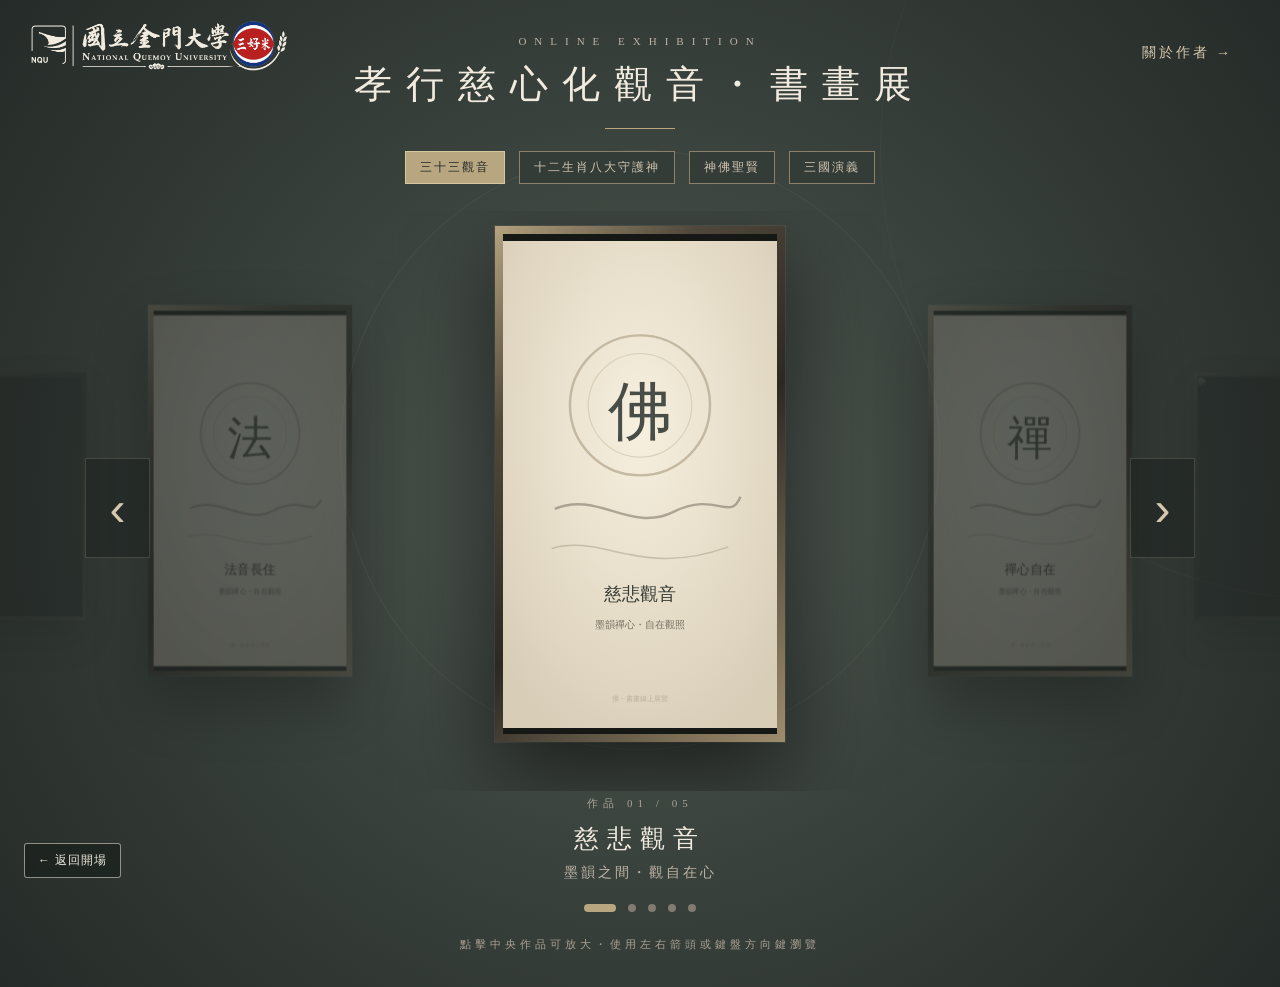
==== exhibition.html @ db5fe6a9 "abc" ====
<!DOCTYPE html>
<html lang="zh-Hant">
<head>
<meta charset="UTF-8">
<meta name="viewport" content="width=device-width, initial-scale=1.0">
<meta name="robots" content="noimageindex,nosnippet">
<meta name="referrer" content="same-origin">
<title>孝行慈心化觀音｜線上書畫個展</title>
<link rel="stylesheet" href="css/style.css">

<style>
/* =========================================================
   exhibition.html：左上角聯名 Logo
   首頁與放大圖 Lightbox 都維持顯示
   ========================================================= */
.exhibition-site-logo{
    position:absolute;
    top:18px;
    left:24px;
    z-index:99999;
    width:clamp(250px,21vw,380px);
    pointer-events:none;
}

.exhibition-site-logo img{
    display:block;
    width:100%;
    height:auto;
    object-fit:contain;
}

/* 避免放大圖 overlay 蓋住 Logo */
.lightbox,
.author-modal{
    z-index:9000;
}

@media(max-width:900px){
    .exhibition-site-logo{
        top:14px;
        left:16px;
        width:285px;
    }
}

@media(max-width:700px){
    .exhibition-site-logo{
        top:10px;
        left:10px;
        width:min(66vw,270px);
    }
}
</style>


<style>
.back-intro-button{
  position:fixed;
  left:24px;
  bottom:22px;
  z-index:99999;
  display:inline-flex;
  align-items:center;
  gap:6px;
  padding:8px 13px;
  border:1px solid rgba(240,234,223,.55);
  border-radius:3px;
  background:rgba(20,28,25,.55);
  color:#f0eadf;
  text-decoration:none;
  font-size:12px;
  letter-spacing:.08em;
  backdrop-filter:blur(5px);
  transition:background .25s ease, border-color .25s ease, opacity .25s ease;
}

.back-intro-button:hover{
  background:rgba(240,234,223,.12);
  border-color:#f0eadf;
}

@media(max-width:600px){
  .back-intro-button{
    left:10px;
    bottom:10px;
    padding:7px 10px;
    font-size:11px;
  }
}
</style>


<style>
/* =========================================================
   手機版 compact layout
   目標：
   1. 主要內容儘量在一個畫面呈現
   2. 必要時只需少量向下捲動
   3. Logo、標題、關於作者、Tag 彼此不重疊
   僅影響 <= 600px，桌機版維持原樣
   ========================================================= */
@media(max-width:600px){

  html,
  body{
    min-height:100%;
    overflow-x:hidden;
  }

  body{
    position:relative;
    min-height:100svh;
  }

  /* Logo 再縮小，不佔太多頂部空間 */
  .exhibition-site-logo{
    position:absolute !important;
    top:10px !important;
    left:10px !important;
    width:145px !important;
    max-width:40vw !important;
    z-index:120 !important;
  }

  /* 關於作者維持右上，尺寸縮小 */
  .author-link{
    position:absolute !important;
    top:12px !important;
    right:8px !important;
    left:auto !important;
    padding:5px 6px !important;
    font-size:11px !important;
    letter-spacing:1px !important;
    white-space:nowrap !important;
    z-index:121 !important;
  }

  /* 為 Logo / 關於作者預留高度，避免和標題撞在一起 */
  .header{
    padding:64px 8px 5px !important;
    margin:0 !important;
  }

  .header-small{
    font-size:8px !important;
    letter-spacing:4px !important;
    line-height:1.2 !important;
  }

  .header h1{
    margin:7px 0 0 !important;
    font-size:23px !important;
    line-height:1.25 !important;
    letter-spacing:4px !important;
    white-space:nowrap !important;
  }

  .header-line{
    margin:9px auto 7px !important;
    width:48px !important;
  }

  /* 4 個 Tag：縮小高度，最多兩行，不擠壓作品 */
  .exhibition-tags{
    display:flex !important;
    flex-wrap:wrap !important;
    justify-content:center !important;
    gap:4px !important;
    margin:4px auto 3px !important;
    padding:0 6px !important;
    width:min(96vw,430px) !important;
  }

  .exhibition-tag{
    margin:0 !important;
    padding:4px 7px !important;
    font-size:9px !important;
    line-height:1.25 !important;
    letter-spacing:.5px !important;
    white-space:nowrap !important;
  }

  /* 作品輪播區壓縮高度，保留原本中央作品比例與輪播方式 */
  .exhibition{
    height:390px !important;
    min-height:390px !important;
    padding-top:0 !important;
    margin-top:0 !important;
  }

  .slider{
    height:100% !important;
  }

  .slide{
    width:205px !important;
  }

  .slide.prev{
    transform:translateX(-188px) scale(.50) !important;
  }

  .slide.next{
    transform:translateX(188px) scale(.50) !important;
  }

  .slide.far-prev,
  .slide.far-next{
    opacity:0 !important;
    pointer-events:none !important;
  }

  /* 左右鍵縮小並貼近作品，避免吃掉畫面 */
  .arrow{
    width:34px !important;
    height:54px !important;
    font-size:27px !important;
  }

  .prev-button{
    left:4px !important;
  }

  .next-button{
    right:4px !important;
  }

  /* 作品文字區壓縮 */
  .art-information{
    padding:1px 10px 8px !important;
  }

  .art-number{
    font-size:9px !important;
    letter-spacing:3px !important;
  }

  .art-information h2{
    margin:5px 0 4px !important;
    font-size:19px !important;
    letter-spacing:4px !important;
  }

  .art-information p{
    font-size:10px !important;
    letter-spacing:1.5px !important;
    line-height:1.4 !important;
  }

  .dots{
    margin-top:8px !important;
    gap:8px !important;
  }

  .dot{
    width:6px !important;
    height:6px !important;
  }

  .dot.active{
    width:22px !important;
  }

  .control-hint{
    padding:4px 12px 16px !important;
    font-size:9px !important;
    line-height:1.55 !important;
    letter-spacing:2px !important;
  }

  /* 返回開場按鈕也縮小，避免蓋到作品 */
  .back-intro-button{
    left:8px !important;
    bottom:8px !important;
    padding:5px 8px !important;
    font-size:9px !important;
    letter-spacing:.04em !important;
  }

  /* 點圖後的 Lightbox 也避免 Logo / 資訊互相重疊 */
  .lightbox-viewer{
    max-width:94vw !important;
    max-height:78vh !important;
  }

  .lightbox-image{
    max-width:70vw !important;
    max-height:74vh !important;
  }

  .lightbox-info{
    right:6px !important;
    bottom:6px !important;
    width:230px !important;
    padding:9px 10px !important;
  }

  .lightbox-info-row{
    margin-bottom:5px !important;
    line-height:1.4 !important;
  }

  .lightbox-info-label{
    width:58px !important;
    font-size:9px !important;
    letter-spacing:1px !important;
  }

  .lightbox-info-value{
    width:145px !important;
    font-size:10px !important;
    letter-spacing:.5px !important;
  }
}

/* 特別窄的手機，再稍微縮一點 */
@media(max-width:390px){
  .exhibition-site-logo{
    width:128px !important;
  }

  .header{
    padding-top:58px !important;
  }

  .header h1{
    font-size:20px !important;
    letter-spacing:3px !important;
  }

  .exhibition{
    height:365px !important;
    min-height:365px !important;
  }

  .slide{
    width:190px !important;
  }

  .slide.prev{
    transform:translateX(-170px) scale(.48) !important;
  }

  .slide.next{
    transform:translateX(170px) scale(.48) !important;
  }
}
</style>


<style>
/* =========================================================
   手機版 Lightbox：作品資訊改到大圖正下方
   桌機版不受影響
   ========================================================= */
@media(max-width:600px){

  /* 放大圖內容改成上下排列 */
  .lightbox-content,
  .lightbox-viewer,
  .lightbox-zoom-stage{
    flex-direction:column !important;
  }

  .lightbox-viewer{
    width:100% !important;
    max-width:100vw !important;
    height:100vh !important;
    max-height:100vh !important;
    display:flex !important;
    align-items:center !important;
    justify-content:center !important;
    padding:54px 12px 18px !important;
    overflow-y:auto !important;
    overflow-x:hidden !important;
  }

  /* 大圖本身 */
  .lightbox-image{
    position:relative !important;
    left:auto !important;
    right:auto !important;
    top:auto !important;
    bottom:auto !important;
    transform:none !important;
    display:block !important;
    width:auto !important;
    height:auto !important;
    max-width:88vw !important;
    max-height:66vh !important;
    margin:0 auto !important;
    object-fit:contain !important;
    flex:0 0 auto !important;
  }

  /* 資訊欄：取消右下角定位，接在圖片下面 */
  .lightbox-info,
  #lightboxInfo{
    position:relative !important;
    left:auto !important;
    right:auto !important;
    top:auto !important;
    bottom:auto !important;
    transform:none !important;
    width:min(88vw,430px) !important;
    max-width:430px !important;
    max-height:none !important;
    margin:12px auto 18px !important;
    padding:10px 12px !important;
    overflow:visible !important;
    text-align:left !important;
    flex:0 0 auto !important;
  }

  .lightbox-info-row{
    display:flex !important;
    align-items:flex-start !important;
    width:100% !important;
    margin-bottom:5px !important;
  }

  .lightbox-info-label{
    flex:0 0 64px !important;
    width:64px !important;
    font-size:9px !important;
  }

  .lightbox-info-value{
    flex:1 1 auto !important;
    width:auto !important;
    min-width:0 !important;
    font-size:10px !important;
  }

  /* 左右切換鍵仍固定在圖片左右 */
  .lightbox-prev,
  .lightbox-next,
  .lightbox-nav{
    position:fixed !important;
    top:43% !important;
    z-index:100000 !important;
  }

  .lightbox-prev{
    left:6px !important;
  }

  .lightbox-next{
    right:6px !important;
  }
}
</style>


<style>
/* 手機版：放大圖資訊欄與大圖同寬，欄位名稱/內容上下排列
   桌機版維持原本橫向排列 */
@media(max-width:600px){

  /* 用同一個寬度基準控制大圖與資訊欄 */
  .lightbox-image{
    width:auto !important;
    max-width:88vw !important;
  }

  .lightbox-info,
  #lightboxInfo{
    box-sizing:border-box !important;
    width:88vw !important;
    max-width:88vw !important;
    margin:12px auto 18px !important;
  }

  /* 每個欄位改為上下排列：
     作品編號
     作品 01/05 */
  .lightbox-info-row{
    display:flex !important;
    flex-direction:column !important;
    align-items:flex-start !important;
    gap:3px !important;
    width:100% !important;
    margin-bottom:10px !important;
  }

  .lightbox-info-label{
    display:block !important;
    flex:none !important;
    width:100% !important;
    margin:0 !important;
    font-size:9px !important;
    line-height:1.35 !important;
  }

  .lightbox-info-value{
    display:block !important;
    flex:none !important;
    width:100% !important;
    margin:0 !important;
    font-size:11px !important;
    line-height:1.5 !important;
  }
}
</style>


<style>
/* 手機版：放大圖與資訊欄使用完全相同的預設寬度 */
@media(max-width:600px){
  :root{
    --mobile-lightbox-width:88vw;
  }

  .lightbox-image{
    box-sizing:border-box !important;
    width:var(--mobile-lightbox-width) !important;
    max-width:var(--mobile-lightbox-width) !important;
    height:auto !important;
    max-height:66vh !important;
    object-fit:contain !important;
  }

  .lightbox-info,
  #lightboxInfo{
    box-sizing:border-box !important;
    width:var(--mobile-lightbox-width) !important;
    max-width:var(--mobile-lightbox-width) !important;
    min-width:var(--mobile-lightbox-width) !important;
    margin:12px auto 18px !important;
  }
}
</style>


<style>
@media(max-width:600px){
  .mobile-info-toggle{
    position:absolute;
    right:12px;
    top:12px;
    z-index:100002;
    display:none;
    align-items:center;
    justify-content:center;
    min-width:44px;
    height:34px;
    padding:0 11px;
    border:1px solid rgba(240,234,223,.62);
    border-radius:4px;
    background:rgba(22,31,28,.78);
    color:#f0eadf;
    font-size:11px;
    letter-spacing:.08em;
    cursor:pointer;
  }
  .lightbox.show .mobile-info-toggle{
    display:flex;
  }

  .lightbox-info,
  #lightboxInfo{
    display:none !important;
  }

  .lightbox-info.mobile-info-open,
  #lightboxInfo.mobile-info-open{
    display:block !important;
    position:absolute !important;
    z-index:100001 !important;
    box-sizing:border-box !important;
    margin:0 !important;
    overflow-y:auto !important;
    overflow-x:hidden !important;
    max-height:none !important;
  }

  .lightbox-info.mobile-info-open .lightbox-info-row,
  #lightboxInfo.mobile-info-open .lightbox-info-row{
    display:flex !important;
    flex-direction:column !important;
    align-items:flex-start !important;
    gap:3px !important;
    width:100% !important;
    margin-bottom:9px !important;
  }
  .lightbox-info.mobile-info-open .lightbox-info-label,
  #lightboxInfo.mobile-info-open .lightbox-info-label{
    width:100% !important;
    font-size:9px !important;
    line-height:1.35 !important;
  }
  .lightbox-info.mobile-info-open .lightbox-info-value,
  #lightboxInfo.mobile-info-open .lightbox-info-value{
    width:100% !important;
    font-size:11px !important;
    line-height:1.45 !important;
  }
}
</style>


<style>
/* 資訊按鈕預設隱藏，只允許手機版顯示 */
.mobile-info-toggle{
  display:none !important;
}

@media(max-width:600px){
  .lightbox.show .mobile-info-toggle{
    display:flex !important;
  }

  /* 往左移，避免與右上角 X 關閉鍵重疊 */
  .mobile-info-toggle{
    top:14px !important;
    right:64px !important;
  }
}
</style>


<style>
@media(max-width:600px){
  .mobile-info-toggle{
    top:auto !important;
    right:auto !important;
    left:12px !important;
    bottom:auto !important;
    min-width:64px !important;
    height:32px !important;
    padding:0 10px !important;
    white-space:nowrap !important;
  }
}
</style>


<style>
/* 手機版：輪播/手動切換時不露出白底 */
@media(max-width:600px){
  html,
  body,
  .page,
  .main,
  .exhibition,
  .slider,
  .slides,
  .slide,
  .art-frame,
  .art-inner,
  .art-image,
  .nav-wrap,
  .art-information,
  .control-hint{
    background-color:#202d29 !important;
  }

  /* 切換動畫期間保留底色，即使圖片 opacity 暫時變成 0 */
  .slide::before,
  .slide::after,
  .art-frame::before,
  .art-frame::after,
  .art-inner::before,
  .art-inner::after{
    background-color:#202d29 !important;
  }

  /* 避免行動瀏覽器 tap/transform 合成層短暫出現預設白色 */
  .slider,
  .slide,
  .art-frame,
  .art-inner,
  .art-image{
    -webkit-backface-visibility:hidden;
    backface-visibility:hidden;
    transform-style:preserve-3d;
  }
}
</style>


<style>
/* 手機版：開啟作品資訊時，資訊欄與大圖完全同尺寸且四邊切齊 */
@media(max-width:600px){
  .lightbox-info.mobile-info-open,
  #lightboxInfo.mobile-info-open{
    box-sizing:border-box !important;
    margin:0 !important;
    max-height:none !important;
    overflow-y:auto !important;
    overflow-x:hidden !important;
  }
}
</style>


<style>
/* 手機版：作品資訊框大小調整為與中央大圖接近 */
@media(max-width:600px){
  .lightbox-info.mobile-info-open,
  #lightboxInfo.mobile-info-open{
    box-sizing:border-box !important;
    width:82vw !important;
    max-width:360px !important;
    min-width:0 !important;
    height:62vh !important;
    max-height:520px !important;
    min-height:360px !important;
    overflow-y:auto !important;
    overflow-x:hidden !important;
  }
}
</style>


<style>
/* 手機版：放大作品資訊文字 */
@media(max-width:600px){
  .lightbox-info.mobile-info-open,
  #lightboxInfo.mobile-info-open{
    font-size:14px !important;
    line-height:1.65 !important;
  }

  .lightbox-info.mobile-info-open .lightbox-info-label,
  #lightboxInfo.mobile-info-open .lightbox-info-label{
    font-size:12px !important;
    line-height:1.45 !important;
  }

  .lightbox-info.mobile-info-open .lightbox-info-value,
  #lightboxInfo.mobile-info-open .lightbox-info-value{
    font-size:14px !important;
    line-height:1.55 !important;
  }
}
</style>


<style>
/* 手機版：大圖支援雙指縮放與放大後單指拖曳 */
@media(max-width:600px){
  .lightbox-zoom-stage,
  .lightbox-viewer{
    touch-action:none !important;
  }

  .lightbox-image{
    touch-action:none !important;
    transform-origin:center center !important;
    will-change:transform !important;
    user-select:none !important;
    -webkit-user-select:none !important;
    -webkit-user-drag:none !important;
  }
}
</style>


<style>
/* 手機版：點進大圖後，作品預設尺寸再放大一些；其他不動 */
@media (max-width: 600px){
  .lightbox-image{
    max-width:94vw !important;
    max-height:82vh !important;
  }
}
</style>


<style>
/* 手機版：只縮小點入後的大圖，左右箭頭維持原本大小 */
@media (max-width: 600px){
  .lightbox-image{
    max-width:90vw !important;
    max-height:78vh !important;
    width:auto !important;
    height:auto !important;
  }
}
</style>


<style>
/* 手機版：大圖再縮小，左右邊緣對齊左右箭頭的內側；箭頭本身不變 */
@media (max-width: 600px){
  .lightbox-image{
    max-width:84vw !important;
    max-height:75vh !important;
    width:auto !important;
    height:auto !important;
  }
}
</style>


<style>
/* 手機版：大圖再縮小，底部保留作品標題顯示空間；箭頭不動 */
@media (max-width: 600px){
  .lightbox-image{
    max-width:80vw !important;
    max-height:68vh !important;
    width:auto !important;
    height:auto !important;
  }

  /* 保留圖片下方空間給作品標題 */
  .lightbox-zoom-stage{
    margin-bottom:12px !important;
  }
}
</style>


<style>
/* 手機版：大圖再縮小，並在下方保留更明顯的作品標題空間 */
@media (max-width: 600px){
  .lightbox-image{
    max-width:76vw !important;
    max-height:62vh !important;
    width:auto !important;
    height:auto !important;
  }

  .lightbox-zoom-stage{
    margin-bottom:24px !important;
  }
}
</style>


<style>
/* 手機版：大圖稍微放大，但仍保留下方作品標題空間 */
@media (max-width: 600px){
  .lightbox-image{
    max-width:78vw !important;
    max-height:65vh !important;
    width:auto !important;
    height:auto !important;
  }

  .lightbox-zoom-stage{
    margin-bottom:20px !important;
  }
}
</style>


<style>
/* 手機版：大圖再放大一點，同時保留下方作品標題空間 */
@media (max-width: 600px){
  .lightbox-image{
    max-width:81vw !important;
    max-height:68vh !important;
    width:auto !important;
    height:auto !important;
  }

  .lightbox-zoom-stage{
    margin-bottom:18px !important;
  }
}
</style>


<style>
/* 手機版：大圖再放大一些，仍保留下方作品標題空間 */
@media (max-width: 600px){
  .lightbox-image{
    max-width:84vw !important;
    max-height:71vh !important;
    width:auto !important;
    height:auto !important;
  }

  .lightbox-zoom-stage{
    margin-bottom:16px !important;
  }
}
</style>

</head>
<body>

<a href="index.html?replay=1" class="back-intro-button" title="返回開場">
  ← 返回開場
</a>


<div class="exhibition-site-logo">
  <img src="assets/exhibition-logo.png" alt="國立金門大學與三好米聯名 Logo">
</div>

<div class="background-decoration">
  <div class="ink-circle circle-1"></div>
  <div class="ink-circle circle-2"></div>
</div>

<button class="author-link" id="authorOpen">關於作者 →</button>
<header class="header">
  <div class="header-small">ONLINE EXHIBITION</div>
  <h1>孝行慈心化觀音・書畫展</h1>
  <div class="header-line"></div>
  <div class="exhibition-tags" id="exhibitionTags">
    <button type="button" class="exhibition-tag active" data-index="0">三十三觀音</button>
    <button type="button" class="exhibition-tag" data-index="1">十二生肖八大守護神</button>
    <button type="button" class="exhibition-tag" data-index="2">神佛聖賢</button>
    <button type="button" class="exhibition-tag" data-index="3">三國演義</button>
  </div>
</header>

<section class="exhibition">
  <div class="slider" id="slider">
    <div class="slide" data-index="0">
      <div class="art-frame"><div class="art-inner">
        <img class="art-image" src="" alt="" data-loaded="false">
        <div class="zoom-hint">點擊放大作品</div>
      </div></div>
    </div>
    <div class="slide" data-index="1">
      <div class="art-frame"><div class="art-inner">
        <img class="art-image" src="" alt="" data-loaded="false">
        <div class="zoom-hint">點擊放大作品</div>
      </div></div>
    </div>
    <div class="slide" data-index="2">
      <div class="art-frame"><div class="art-inner">
        <img class="art-image" src="" alt="" data-loaded="false">
        <div class="zoom-hint">點擊放大作品</div>
      </div></div>
    </div>
    <div class="slide" data-index="3">
      <div class="art-frame"><div class="art-inner">
        <img class="art-image" src="" alt="" data-loaded="false">
        <div class="zoom-hint">點擊放大作品</div>
      </div></div>
    </div>
    <div class="slide" data-index="4">
      <div class="art-frame"><div class="art-inner">
        <img class="art-image" src="" alt="" data-loaded="false">
        <div class="zoom-hint">點擊放大作品</div>
      </div></div>
    </div>

    <button class="arrow prev-button" id="prevButton" aria-label="上一幅作品">‹</button>
    <button class="arrow next-button" id="nextButton" aria-label="下一幅作品">›</button>
  </div>
</section>

<section class="art-information">
  <div class="art-number" id="artNumber">作品 01 / 05</div>
  <h2 id="artTitle">慈悲觀音</h2>
  <p id="artDescription">墨韻之間・觀自在心</p>
  <div class="dots" id="dots"></div>
</section>

<div class="control-hint">點擊中央作品可放大・使用左右箭頭或鍵盤方向鍵瀏覽</div>

<div class="lightbox" id="lightbox">
  <button class="lightbox-close" id="lightboxClose" aria-label="關閉作品">×</button>
  <div class="lightbox-viewer">
    <button class="lightbox-arrow lightbox-prev" id="lightboxPrev" aria-label="上一幅作品">‹</button>
    <div class="lightbox-zoom-stage" id="lightboxZoomStage"><img class="lightbox-image" id="lightboxImage" src="" alt="放大作品"></div>
    <button class="lightbox-arrow lightbox-next" id="lightboxNext" aria-label="下一幅作品">›</button>
  </div>
  <div class="lightbox-title" id="lightboxTitle"></div>

    <div class="lightbox-info" id="lightboxInfo">
      <div class="lightbox-info-row">
        <span class="lightbox-info-label">作品編號</span>
        <span class="lightbox-info-value" id="lightboxNumber"></span>
      </div>
      <div class="lightbox-info-row">
        <span class="lightbox-info-label">作者姓名</span>
        <span class="lightbox-info-value" id="lightboxAuthor"></span>
      </div>
      <div class="lightbox-info-row">
        <span class="lightbox-info-label">作品名稱</span>
        <span class="lightbox-info-value" id="lightboxName"></span>
      </div>
      <div class="lightbox-info-row">
        <span class="lightbox-info-label">創作年份</span>
        <span class="lightbox-info-value" id="lightboxYear"></span>
      </div>
      <div class="lightbox-info-row lightbox-info-description-row">
        <span class="lightbox-info-label">作品說明</span>
        <span class="lightbox-info-value" id="lightboxDescription"></span>
      </div>
      <div class="lightbox-info-row">
        <span class="lightbox-info-label">授權方式</span>
        <span class="lightbox-info-value" id="lightboxLicense"></span>
      </div>
    </div>
</div>

<div class="author-modal" id="authorModal">
  <button class="author-close" id="authorClose">×</button>
  <div class="author-content">
    <div class="author-photo"><div class="author-photo-placeholder">作者照片</div></div>
    <div class="author-info">
      <div class="author-small">ABOUT THE ARTIST</div>
      <h2>作者姓名</h2><div class="author-line"></div>
      <h3>作者簡介</h3><p>請在此填入作者的生平背景、藝術養成與個人介紹。</p>
      <h3>創作理念</h3><p>請在此介紹作者的書畫理念、佛法思想，以及作品所傳達的精神。</p>
      <h3>藝術經歷</h3><p>請在此填入重要展覽、藝術經歷、獲獎紀錄或相關事蹟。</p>
    </div>
  </div>
</div>
<script src="js/main.js"></script>

<script>
(function(){
  var mq = window.matchMedia("(max-width: 600px)");

  function getLightbox(){
    return document.getElementById("lightbox") || document.querySelector(".lightbox");
  }
  function getImage(){
    return document.querySelector(".lightbox-image") ||
           document.querySelector("#lightbox img");
  }
  function getInfo(){
    return document.getElementById("lightboxInfo") ||
           document.querySelector(".lightbox-info");
  }

  function ensureButton(){
    var lightbox = getLightbox();
    if(!lightbox) return null;

    var btn = lightbox.querySelector(".mobile-info-toggle");
    if(btn) return btn;

    btn = document.createElement("button");
    btn.type = "button";
    btn.className = "mobile-info-toggle";
    btn.textContent = "作品資訊";
    btn.setAttribute("aria-expanded","false");
    lightbox.appendChild(btn);

    btn.addEventListener("click", function(e){
      e.preventDefault();
      e.stopPropagation();

      var info = getInfo();
      if(!info) return;

      var opening = !info.classList.contains("mobile-info-open");
      if(opening){
        info.classList.add("mobile-info-open");
        btn.textContent = "關閉資訊";
        btn.setAttribute("aria-expanded","true");
        syncInfoToImage();
      }else{
        info.classList.remove("mobile-info-open");
        btn.textContent = "作品資訊";
        btn.setAttribute("aria-expanded","false");
      }
    });

    return btn;
  }

  function syncInfoToImage(){
    if(!mq.matches) return;

    var img = getImage();
    var info = getInfo();
    var lightbox = getLightbox();
    if(!img || !info || !lightbox || !info.classList.contains("mobile-info-open")) return;

    var imgRect = img.getBoundingClientRect();
    var lbRect = lightbox.getBoundingClientRect();
    if(imgRect.width <= 0 || imgRect.height <= 0) return;

    /* 寬度不超過大圖，高度與大圖相同，因此下緣完全切齊 */
    var panelWidth = Math.min(Math.max(imgRect.width * 0.72, 210), imgRect.width);

    info.style.setProperty("width", panelWidth + "px", "important");
    info.style.setProperty("min-width", panelWidth + "px", "important");
    info.style.setProperty("max-width", panelWidth + "px", "important");
    info.style.setProperty("height", imgRect.height + "px", "important");
    info.style.setProperty("top", (imgRect.top - lbRect.top) + "px", "important");
    info.style.setProperty("left", (imgRect.right - lbRect.left - panelWidth) + "px", "important");
    info.style.setProperty("right", "auto", "important");
    info.style.setProperty("bottom", "auto", "important");
  }

  function resetInfo(){
    var info = getInfo();
    var btn = ensureButton();

    if(info){
      info.classList.remove("mobile-info-open");
      ["width","min-width","max-width","height","top","left","right","bottom"].forEach(function(p){
        info.style.removeProperty(p);
      });
    }

    if(btn){
      btn.textContent = "作品資訊";
      btn.setAttribute("aria-expanded","false");
    }
  }

  function syncSoon(){
    requestAnimationFrame(function(){
      requestAnimationFrame(syncInfoToImage);
    });
    setTimeout(syncInfoToImage,80);
  }

  document.addEventListener("DOMContentLoaded", function(){
    var lightbox = getLightbox();
    var img = getImage();

    ensureButton();

    if(lightbox){
      new MutationObserver(function(){
        if(lightbox.classList.contains("show")){
          resetInfo();
          ensureButton();
        }else{
          resetInfo();
        }
      }).observe(lightbox,{attributes:true,attributeFilter:["class"]});
    }

    if(img){
      img.addEventListener("load",syncSoon);
      new MutationObserver(syncSoon).observe(img,{attributes:true,attributeFilter:["src","style","class"]});
    }

    window.addEventListener("resize",syncSoon);
    window.addEventListener("orientationchange",function(){setTimeout(syncSoon,220);});
  });
})();
</script>


<script>
/* 桌機版不建立資訊按鈕；手機版才啟用 */
(function(){
  if(!window.matchMedia("(max-width: 600px)").matches){
    document.addEventListener("DOMContentLoaded", function(){
      var btns=document.querySelectorAll(".mobile-info-toggle");
      for(var i=0;i<btns.length;i++){
        if(btns[i].parentNode) btns[i].parentNode.removeChild(btns[i]);
      }
    });
  }
})();
</script>


<script>
/* 手機版：「作品資訊」位於大圖左上方，左緣與圖片切齊，並與圖片保留間距 */
(function(){
  function positionMobileInfoButton(){
    if(!window.matchMedia("(max-width: 600px)").matches) return;

    var lightbox =
      document.getElementById("lightbox") ||
      document.querySelector(".lightbox");

    var img =
      document.querySelector(".lightbox-image") ||
      document.querySelector("#lightbox img");

    var btn = lightbox && lightbox.querySelector(".mobile-info-toggle");

    if(!lightbox || !img || !btn) return;

    var imgRect = img.getBoundingClientRect();
    var lbRect = lightbox.getBoundingClientRect();

    if(imgRect.width <= 0 || imgRect.height <= 0) return;

    /* 左邊與大圖左緣切齊；按鈕放在圖上方，與圖片留 8px */
    var btnHeight = btn.offsetHeight || 32;
    var left = imgRect.left - lbRect.left;
    var top = imgRect.top - lbRect.top - btnHeight - 8;

    /* 若上方空間太小，仍保留在 lightbox 可見區內 */
    top = Math.max(8, top);

    btn.style.setProperty("left", left + "px", "important");
    btn.style.setProperty("top", top + "px", "important");
    btn.style.setProperty("right", "auto", "important");
    btn.style.setProperty("bottom", "auto", "important");
  }

  function positionSoon(){
    requestAnimationFrame(function(){
      requestAnimationFrame(positionMobileInfoButton);
    });
    setTimeout(positionMobileInfoButton, 80);
    setTimeout(positionMobileInfoButton, 200);
  }

  document.addEventListener("DOMContentLoaded", function(){
    var lightbox =
      document.getElementById("lightbox") ||
      document.querySelector(".lightbox");

    var img =
      document.querySelector(".lightbox-image") ||
      document.querySelector("#lightbox img");

    if(lightbox){
      new MutationObserver(function(){
        if(lightbox.classList.contains("show")){
          positionSoon();
        }
      }).observe(lightbox, {
        attributes:true,
        attributeFilter:["class"]
      });
    }

    if(img){
      img.addEventListener("load", positionSoon);
      new MutationObserver(positionSoon).observe(img, {
        attributes:true,
        attributeFilter:["src","style","class"]
      });
    }

    window.addEventListener("resize", positionSoon);
    window.addEventListener("orientationchange", function(){
      setTimeout(positionSoon, 220);
    });
  });
})();
</script>


<script>
/* 最終覆寫：手機作品資訊欄 = 大圖實際顯示尺寸與位置 */
(function(){
  function syncExactMobileInfoPanel(){
    if(!window.matchMedia("(max-width: 600px)").matches) return;

    var lightbox =
      document.getElementById("lightbox") ||
      document.querySelector(".lightbox");

    var img =
      document.querySelector(".lightbox-image") ||
      document.querySelector("#lightbox img");

    var info =
      document.getElementById("lightboxInfo") ||
      document.querySelector(".lightbox-info");

    if(!lightbox || !img || !info ||
       !info.classList.contains("mobile-info-open")) return;

    var imgRect = img.getBoundingClientRect();
    var lbRect = lightbox.getBoundingClientRect();

    if(imgRect.width <= 0 || imgRect.height <= 0) return;

    info.style.setProperty("width", imgRect.width + "px", "important");
    info.style.setProperty("min-width", imgRect.width + "px", "important");
    info.style.setProperty("max-width", imgRect.width + "px", "important");

    info.style.setProperty("height", imgRect.height + "px", "important");
    info.style.setProperty("min-height", imgRect.height + "px", "important");
    info.style.setProperty("max-height", imgRect.height + "px", "important");

    info.style.setProperty("left", (imgRect.left - lbRect.left) + "px", "important");
    info.style.setProperty("top", (imgRect.top - lbRect.top) + "px", "important");
    info.style.setProperty("right", "auto", "important");
    info.style.setProperty("bottom", "auto", "important");
  }

  function syncSoon(){
    requestAnimationFrame(function(){
      requestAnimationFrame(syncExactMobileInfoPanel);
    });
    setTimeout(syncExactMobileInfoPanel, 80);
    setTimeout(syncExactMobileInfoPanel, 220);
  }

  document.addEventListener("click", function(e){
    if(e.target && e.target.classList &&
       e.target.classList.contains("mobile-info-toggle")){
      syncSoon();
    }
  });

  document.addEventListener("DOMContentLoaded", function(){
    var img = document.querySelector(".lightbox-image");
    var lightbox =
      document.getElementById("lightbox") ||
      document.querySelector(".lightbox");

    if(img){
      img.addEventListener("load", syncSoon);
      new MutationObserver(syncSoon).observe(img, {
        attributes:true,
        attributeFilter:["src","style","class"]
      });
    }

    if(lightbox){
      new MutationObserver(syncSoon).observe(lightbox, {
        attributes:true,
        attributeFilter:["class"]
      });
    }

    window.addEventListener("resize", syncSoon);
    window.addEventListener("orientationchange", function(){
      setTimeout(syncSoon, 250);
    });
  });
})();
</script>


<script>
/* 手機版：作品資訊框以中央大圖為基準置中 */
(function(){
  function positionMobileInfoPanel(){
    if(!window.matchMedia("(max-width: 600px)").matches) return;

    var info =
      document.getElementById("lightboxInfo") ||
      document.querySelector(".lightbox-info");

    var img =
      document.querySelector(".lightbox-image") ||
      document.querySelector("#lightbox img");

    if(!info || !img || !info.classList.contains("mobile-info-open")) return;

    var r = img.getBoundingClientRect();
    var w = Math.min(window.innerWidth * 0.82, 360);
    var h = Math.min(window.innerHeight * 0.62, 520);
    h = Math.max(h, 360);

    var left = r.left + (r.width - w) / 2;
    var top = r.top + (r.height - h) / 2;

    left = Math.max(8, Math.min(left, window.innerWidth - w - 8));
    top = Math.max(8, Math.min(top, window.innerHeight - h - 8));

    info.style.setProperty("position","fixed","important");
    info.style.setProperty("width",w+"px","important");
    info.style.setProperty("max-width",w+"px","important");
    info.style.setProperty("height",h+"px","important");
    info.style.setProperty("max-height",h+"px","important");
    info.style.setProperty("left",left+"px","important");
    info.style.setProperty("top",top+"px","important");
    info.style.setProperty("right","auto","important");
    info.style.setProperty("bottom","auto","important");
    info.style.setProperty("margin","0","important");
    info.style.setProperty("transform","none","important");
  }

  function positionSoon(){
    requestAnimationFrame(function(){
      requestAnimationFrame(positionMobileInfoPanel);
    });
    setTimeout(positionMobileInfoPanel,80);
    setTimeout(positionMobileInfoPanel,180);
  }

  document.addEventListener("click",function(e){
    if(e.target.closest && e.target.closest(".mobile-info-toggle")){
      positionSoon();
    }
  },true);

  window.addEventListener("resize",positionSoon);
  window.addEventListener("orientationchange",function(){
    setTimeout(positionSoon,220);
  });
})();
</script>


<script>
/* 手機版：切換上一張/下一張時，自動關閉作品資訊 */
(function(){
  function isMobile(){
    return window.matchMedia("(max-width: 600px)").matches;
  }

  function closeMobileInfo(){
    if(!isMobile()) return;

    var info =
      document.getElementById("lightboxInfo") ||
      document.querySelector(".lightbox-info");

    var lightbox =
      document.getElementById("lightbox") ||
      document.querySelector(".lightbox");

    var btn = lightbox && lightbox.querySelector(".mobile-info-toggle");

    if(info && info.classList.contains("mobile-info-open")){
      info.classList.remove("mobile-info-open");

      ["position","width","min-width","max-width","height","min-height","max-height",
       "left","top","right","bottom","margin","transform"].forEach(function(p){
        info.style.removeProperty(p);
      });
    }

    if(btn){
      btn.textContent = "作品資訊";
      btn.setAttribute("aria-expanded","false");
    }
  }

  document.addEventListener("DOMContentLoaded", function(){
    var img =
      document.querySelector(".lightbox-image") ||
      document.querySelector("#lightbox img");

    /* 不論是按左右箭頭、滑動，最後只要作品 src 改變就關閉資訊欄 */
    if(img){
      new MutationObserver(function(mutations){
        for(var i=0;i<mutations.length;i++){
          if(mutations[i].attributeName === "src"){
            closeMobileInfo();
            break;
          }
        }
      }).observe(img,{
        attributes:true,
        attributeFilter:["src"]
      });
    }

    /* 左右切換按鈕：在切換前立即關閉，避免畫面殘留 */
    document.addEventListener("click", function(e){
      var el = e.target.closest && e.target.closest(
        ".lightbox-prev, .lightbox-next, .prev, .next, [data-direction='prev'], [data-direction='next']"
      );

      if(el){
        closeMobileInfo();
      }
    }, true);
  });
})();
</script>


<script>
/* 手機 Lightbox：雙指撐開放大、雙指收合縮小，放大後可單指拖曳 */
(function(){
  var scale = 1;
  var x = 0;
  var y = 0;

  var startScale = 1;
  var startDistance = 0;
  var startX = 0;
  var startY = 0;
  var panX = 0;
  var panY = 0;

  var pinching = false;
  var panning = false;

  function mobile(){
    return window.matchMedia("(max-width:600px)").matches;
  }

  function image(){
    return document.querySelector(".lightbox-image") ||
           document.querySelector("#lightbox img");
  }

  function stage(){
    return document.querySelector(".lightbox-zoom-stage") ||
           document.querySelector(".lightbox-viewer");
  }

  function infoOpen(){
    var info = document.getElementById("lightboxInfo") ||
               document.querySelector(".lightbox-info");
    return !!(info && info.classList.contains("mobile-info-open"));
  }

  function distance(a,b){
    var dx = b.clientX-a.clientX;
    var dy = b.clientY-a.clientY;
    return Math.sqrt(dx*dx+dy*dy);
  }

  function clamp(v,min,max){
    return Math.max(min,Math.min(max,v));
  }

  function render(){
    var img = image();
    if(!img) return;
    img.style.setProperty(
      "transform",
      "translate3d("+x+"px,"+y+"px,0) scale("+scale+")",
      "important"
    );
  }

  function resetZoom(){
    scale=1;
    x=0;
    y=0;
    pinching=false;
    panning=false;
    render();
  }

  function bind(){
    var s = stage();
    if(!s || s.dataset.mobilePinch==="1") return;
    s.dataset.mobilePinch="1";

    s.addEventListener("touchstart",function(e){
      if(!mobile() || infoOpen()) return;

      if(e.touches.length===2){
        pinching=true;
        panning=false;
        startDistance=distance(e.touches[0],e.touches[1]);
        startScale=scale;
        e.preventDefault();
      }else if(e.touches.length===1 && scale>1){
        panning=true;
        pinching=false;
        startX=e.touches[0].clientX;
        startY=e.touches[0].clientY;
        panX=x;
        panY=y;
        e.preventDefault();
      }
    },{passive:false});

    s.addEventListener("touchmove",function(e){
      if(!mobile() || infoOpen()) return;

      if(pinching && e.touches.length===2){
        var d=distance(e.touches[0],e.touches[1]);
        if(startDistance>0){
          scale=clamp(startScale*(d/startDistance),1,4);
        }

        if(scale<=1.01){
          scale=1;
          x=0;
          y=0;
        }

        render();
        e.preventDefault();

      }else if(panning && e.touches.length===1 && scale>1){
        x=panX+(e.touches[0].clientX-startX);
        y=panY+(e.touches[0].clientY-startY);
        render();
        e.preventDefault();
      }
    },{passive:false});

    s.addEventListener("touchend",function(e){
      if(e.touches.length<2) pinching=false;
      if(e.touches.length===0) panning=false;

      if(scale<1.05){
        resetZoom();
      }
    },{passive:false});
  }

  document.addEventListener("DOMContentLoaded",function(){
    bind();

    var img=image();
    var lb=document.getElementById("lightbox") ||
           document.querySelector(".lightbox");

    if(img){
      img.addEventListener("load",resetZoom);

      new MutationObserver(function(mutations){
        for(var i=0;i<mutations.length;i++){
          if(mutations[i].attributeName==="src"){
            resetZoom();
            break;
          }
        }
      }).observe(img,{
        attributes:true,
        attributeFilter:["src"]
      });
    }

    if(lb){
      new MutationObserver(function(){
        resetZoom();
        setTimeout(bind,0);
      }).observe(lb,{
        attributes:true,
        attributeFilter:["class"]
      });
    }

    window.addEventListener("orientationchange",function(){
      setTimeout(resetZoom,200);
    });
  });
})();
</script>


<script>
/* 手機版：切換大圖作品時，自動關閉作品資訊欄 */
(function(){
  function isMobile(){
    return window.matchMedia("(max-width: 600px)").matches;
  }

  function closeArtworkInfo(){
    if(!isMobile()) return;

    var info =
      document.getElementById("lightboxInfo") ||
      document.querySelector(".lightbox-info");

    var lightbox =
      document.getElementById("lightbox") ||
      document.querySelector(".lightbox");

    var btn = lightbox && lightbox.querySelector(".mobile-info-toggle");

    if(info){
      info.classList.remove("mobile-info-open");

      [
        "position","width","min-width","max-width",
        "height","min-height","max-height",
        "left","top","right","bottom",
        "margin","transform"
      ].forEach(function(prop){
        info.style.removeProperty(prop);
      });
    }

    if(btn){
      btn.textContent = "作品資訊";
      btn.setAttribute("aria-expanded", "false");
    }
  }

  document.addEventListener("DOMContentLoaded", function(){
    var img =
      document.querySelector(".lightbox-image") ||
      document.querySelector("#lightbox img");

    /* 按左右箭頭時，切換前立即關閉 */
    document.addEventListener("click", function(e){
      var nav = e.target.closest && e.target.closest(
        ".lightbox-prev, .lightbox-next, .lightbox-nav, " +
        "[data-direction='prev'], [data-direction='next']"
      );

      if(nav){
        closeArtworkInfo();
      }
    }, true);

    /* 若作品是由其他方式切換，只要大圖 src 改變，也自動關閉 */
    if(img){
      new MutationObserver(function(mutations){
        for(var i=0; i<mutations.length; i++){
          if(mutations[i].type === "attributes" &&
             mutations[i].attributeName === "src"){
            closeArtworkInfo();
            break;
          }
        }
      }).observe(img, {
        attributes:true,
        attributeFilter:["src"]
      });
    }
  });
})();
</script>

</body>
</html>
---- css/style.css ----
*{box-sizing:border-box}
html,body{margin:0;padding:0;width:100%;min-height:100%}
body{
  min-height:100vh;
  font-family:"Noto Serif TC","Microsoft JhengHei",serif;
  color:#eee8dc;
  background:radial-gradient(circle at center,#505851 0%,#39413c 48%,#252b28 100%);
  overflow-x:hidden;
}
body.no-scroll{overflow:hidden}
img{-webkit-user-drag:none;user-select:none;-webkit-user-select:none}
.background-decoration{position:fixed;inset:0;overflow:hidden;pointer-events:none;z-index:-1}
.ink-circle{position:absolute;border-radius:50%;border:1px solid rgba(210,200,180,.08)}
.circle-1{width:600px;height:600px;top:50%;left:50%;transform:translate(-50%,-50%)}
.circle-2{width:900px;height:900px;right:-500px;top:-300px;border-color:rgba(210,200,180,.04)}
.header{text-align:center;padding:35px 20px 15px;position:relative;z-index:10}
.header-small{font-size:11px;letter-spacing:8px;color:#bcb4a6}
.header h1{margin:12px 0 0;font-size:38px;font-weight:500;letter-spacing:14px;color:#f0eadf}
.header-line{width:70px;height:1px;margin:18px auto;background:#b8a680}
.header-description{font-size:14px;letter-spacing:5px;color:#c7c0b3}
.exhibition{
	position: relative;
    width: 100%;
    height: 580px;
    display: flex;
    justify-content: center;
    align-items: center;
    overflow: hidden;
    padding-top: 15px;
}
.slider{position:relative;width:100%;max-width:1200px;height:100%;display:flex;justify-content:center;align-items:center}
.slide{position:absolute;width:290px;aspect-ratio:9/16;cursor:pointer;transition:transform .8s cubic-bezier(.22,.61,.36,1),opacity .8s ease,filter .8s ease}
.art-frame{position:relative;width:100%;height:100%;padding:8px;background:linear-gradient(135deg,#b4a27f 0%,#50483a 25%,#2c2923 55%,#9e8c6d 100%);box-shadow:0 35px 80px rgba(0,0,0,.55),0 0 0 1px rgba(255,255,255,.08)}
.art-inner{position:relative;width:100%;height:100%;overflow:hidden;background:#161816}
.art-inner img{width:100%;height:100%;object-fit:cover;display:block;transition:transform .5s ease}
.slide.active:hover .art-inner img{transform:scale(1.025)}
.zoom-hint{position:absolute;left:50%;bottom:20px;transform:translateX(-50%);padding:9px 18px;background:rgba(20,22,20,.72);backdrop-filter:blur(5px);color:#eee8dc;font-size:11px;letter-spacing:3px;white-space:nowrap;opacity:0;transition:.4s}
.slide.active:hover .zoom-hint{opacity:1}
.slide.active{transform:translateX(0) scale(1);opacity:1;filter:brightness(1);z-index:10}
.slide.prev{transform:translateX(-390px) scale(.72) perspective(900px) rotateY(12deg);opacity:.48;filter:brightness(.55) saturate(.7);z-index:5}
.slide.next{transform:translateX(390px) scale(.72) perspective(900px) rotateY(-12deg);opacity:.48;filter:brightness(.55) saturate(.7);z-index:5}
.slide.hidden{transform:scale(.5);opacity:0;pointer-events:none;z-index:1}
.arrow{position:absolute;top:50%;transform:translateY(-50%);width:65px;height:100px;border:1px solid rgba(220,210,190,.18);background:rgba(25,30,27,.45);backdrop-filter:blur(5px);color:#d5c8ae;font-size:48px;cursor:pointer;z-index:50;transition:.3s}
.arrow:hover{background:#b8a680;color:#252b28}
.prev-button{left:45px}.next-button{right:45px}
.art-information{text-align:center;padding:5px 20px 25px}
.art-number{font-size:11px;letter-spacing:5px;color:#aaa395}
.art-information h2{margin:11px 0 9px;font-size:25px;font-weight:500;letter-spacing:8px;color:#f0eadf}
.art-information p{margin:0;font-size:14px;letter-spacing:3px;color:#bdb5a7}
.dots{display:flex;justify-content:center;align-items:center;gap:12px;margin-top:22px}
.dot{width:8px;height:8px;padding:0;border:none;border-radius:50%;background:#817b70;cursor:pointer;transition:.4s}
.dot.active{width:32px;border-radius:10px;background:#b8a680}
.control-hint{text-align:center;padding-bottom:35px;font-size:11px;letter-spacing:4px;color:#aaa295}
.lightbox{position:fixed;inset:0;display:flex;flex-direction:column;justify-content:center;align-items:center;background:rgba(10,12,11,.96);backdrop-filter:blur(8px);opacity:0;visibility:hidden;transition:opacity .4s ease,visibility .4s;z-index:9999}
.lightbox.show{opacity:1;visibility:visible}
.lightbox-viewer{position:relative;display:flex;justify-content:center;align-items:center;width:fit-content;max-width:96vw;max-height:88vh;overflow:visible}
.lightbox-image{display:block;width:auto;height:auto;max-width:80vw;max-height:86vh;object-fit:contain;box-shadow:0 40px 100px rgba(0,0,0,.85);will-change:transform,opacity}
.lightbox-close{position:absolute;top:25px;right:35px;width:50px;height:50px;border:1px solid rgba(255,255,255,.15);background:rgba(255,255,255,.08);color:white;font-size:34px;cursor:pointer;transition:.3s;z-index:200}
.lightbox-close:hover{background:#b8a680;color:#252b28;transform:rotate(90deg)}
.lightbox-arrow{position:absolute;top:50%;transform:translateY(-50%);width:48px;height:80px;border:1px solid rgba(255,255,255,.12);background:rgba(255,255,255,.06);color:white;font-size:38px;cursor:pointer;transition:.3s;z-index:100}
.lightbox-arrow:hover{background:#b8a680;color:#252b28}
.lightbox-prev{left:-54px}.lightbox-next{right:-54px}
.lightbox-title{position:absolute;left:50%;bottom:18px;transform:translateX(-50%);color:#eee8dc;font-size:14px;letter-spacing:6px;white-space:nowrap}
@media(max-width:900px){
  .exhibition{height:600px}.slide{width:260px}
  .slide.prev{transform:translateX(-290px) scale(.65)}
  .slide.next{transform:translateX(290px) scale(.65)}
  .prev-button{left:15px}.next-button{right:15px}
}
@media(max-width:600px){
  .header{padding-top:25px}.header h1{font-size:28px;letter-spacing:9px}.header-description{font-size:12px;letter-spacing:3px}
  .exhibition{height:550px}.slide{width:235px}
  .slide.prev{transform:translateX(-220px) scale(.55)}
  .slide.next{transform:translateX(220px) scale(.55)}
  .arrow{width:42px;height:70px;font-size:32px}.prev-button{left:5px}.next-button{right:5px}
  .art-information h2{font-size:22px;letter-spacing:6px}.art-information p{font-size:12px;letter-spacing:2px}
  .control-hint{padding:0 20px 30px;line-height:2}
  .lightbox-image{max-width:76vw;max-height:82vh}
  .lightbox-close{top:12px;right:12px;width:45px;height:45px}
  .lightbox-arrow{width:38px;height:65px;font-size:30px}
  .lightbox-prev{left:-42px}.lightbox-next{right:-42px}
}


/* ===== 未放大前：恢復原本多張旋轉展覽模式 ===== */
.slide.far-prev{
  transform:translateX(-620px) scale(.48) perspective(900px) rotateY(18deg);
  opacity:.18;
  filter:brightness(.38) saturate(.55);
  z-index:2;
  pointer-events:none;
}

.slide.far-next{
  transform:translateX(620px) scale(.48) perspective(900px) rotateY(-18deg);
  opacity:.18;
  filter:brightness(.38) saturate(.55);
  z-index:2;
  pointer-events:none;
}

@media(max-width:900px){
  .slide.far-prev{
    transform:translateX(-430px) scale(.42);
  }

  .slide.far-next{
    transform:translateX(430px) scale(.42);
  }
}

@media(max-width:600px){
  .slide.far-prev,
  .slide.far-next{
    opacity:0;
    pointer-events:none;
  }
}

.author-link{position:absolute;right:35px;top:32px;z-index:100;border:0;background:transparent;color:#d5c8ae;font:14px serif;letter-spacing:3px;cursor:pointer;padding:12px}
.author-link:hover{color:#fff}
.author-modal{position:fixed;inset:0;background:rgba(25,30,27,.98);z-index:10000;display:flex;align-items:center;justify-content:center;opacity:0;visibility:hidden;transition:.4s}
.author-modal.show{opacity:1;visibility:visible}
.author-content{width:min(1000px,88vw);display:grid;grid-template-columns:minmax(260px,40%) 1fr;gap:70px;align-items:center}
.author-photo{aspect-ratio:3/4;border:1px solid rgba(184,166,128,.5);padding:8px}
.author-photo-placeholder{width:100%;height:100%;display:flex;align-items:center;justify-content:center;background:#39413c;color:#aaa295;letter-spacing:4px}
.author-info{color:#c7c0b3}
.author-small{font-size:11px;letter-spacing:7px;color:#b8a680}
.author-info h2{font-size:34px;letter-spacing:8px;color:#f0eadf;font-weight:500;margin:16px 0}
.author-line{width:65px;height:1px;background:#b8a680;margin:22px 0 35px}
.author-info h3{font-size:16px;letter-spacing:4px;color:#ded6c8;margin:25px 0 8px}
.author-info p{font-size:14px;line-height:2;letter-spacing:2px;margin:0}
.author-close{position:absolute;right:35px;top:25px;width:50px;height:50px;border:1px solid rgba(255,255,255,.15);background:rgba(255,255,255,.08);color:#fff;font-size:34px;cursor:pointer}
@media(max-width:700px){
.author-link{right:10px;top:12px;font-size:12px}
.author-content{width:84vw;max-height:88vh;overflow:auto;display:block;padding:50px 0}
.author-photo{width:180px;margin:0 auto 35px}
.author-info h2{font-size:26px}
.author-close{right:12px;top:12px}
}


/* ===== 手機版版面修正：作者入口與輪播箭頭 ===== */
@media(max-width:700px){

    .author-link{
        position:relative;
        display:block;
        width:max-content;
        margin:16px auto 0;
        top:auto;
        right:auto;
        padding:6px 12px;
        font-size:12px;
        letter-spacing:3px;
        z-index:120;
    }

    .header{
        padding-top:18px;
    }

    .header-small{
        margin-top:4px;
    }

    .exhibition{
        height:540px;
    }

    .slide{
        width:220px;
    }

    .slide.prev{
        transform:translateX(-205px) scale(.52);
        opacity:.35;
    }

    .slide.next{
        transform:translateX(205px) scale(.52);
        opacity:.35;
    }

    .slide.far-prev,
    .slide.far-next{
        opacity:0;
        pointer-events:none;
    }

    .arrow{
        width:34px;
        height:58px;
        font-size:28px;
        background:rgba(25,30,27,.72);
        color:#e2d6bd;
    }

    .prev-button{
        left:4px;
    }

    .next-button{
        right:4px;
    }

    .art-information{
        padding-top:0;
    }
}

@media(max-width:420px){

    .slide{
        width:205px;
    }

    .slide.prev{
        transform:translateX(-188px) scale(.5);
    }

    .slide.next{
        transform:translateX(188px) scale(.5);
    }

    .arrow{
        width:32px;
        height:54px;
        font-size:26px;
    }

    .prev-button{
        left:2px;
    }

    .next-button{
        right:2px;
    }
}

/* ===== Android 5.0.1 / 舊版 WebView 相容設定 ===== */
.slide{height:516px}
.arrow,.zoom-hint,.lightbox,.author-modal{-webkit-backdrop-filter:none!important;backdrop-filter:none!important}
.author-content{display:block!important;width:88%;max-width:1000px;margin:0 auto;overflow:hidden}
.author-photo{float:left;width:38%;height:560px;margin-right:7%}
.author-info{float:left;width:55%}
.author-content:after{content:"";display:block;clear:both}
.author-link{width:auto!important;display:inline-block!important}
.slide,.lightbox-image,.arrow,.lightbox-arrow,.lightbox-close{-webkit-transition:all .3s ease}
.slide.active{-webkit-transform:translateX(0) scale(1)}
.slide.prev{-webkit-transform:translateX(-390px) scale(.72) rotateY(12deg)}
.slide.next{-webkit-transform:translateX(390px) scale(.72) rotateY(-12deg)}
.slide.far-prev{-webkit-transform:translateX(-620px) scale(.48) rotateY(18deg)}
.slide.far-next{-webkit-transform:translateX(620px) scale(.48) rotateY(-18deg)}
.arrow,.lightbox-arrow{-webkit-transform:translateY(-50%)}
.lightbox-title{-webkit-transform:translateX(-50%)}
.art-inner img{object-fit:contain;background:#161816}
@media(max-width:900px){.slide{width:260px;height:462px}.slide.prev{-webkit-transform:translateX(-290px) scale(.65)}.slide.next{-webkit-transform:translateX(290px) scale(.65)}.author-photo{height:470px}}
@media(max-width:700px){.author-link{position:relative!important;display:block!important;width:160px!important;margin:14px auto 0!important;top:auto!important;right:auto!important;text-align:center}.header{padding-top:15px!important}.slide{width:220px;height:391px}.slide.prev{-webkit-transform:translateX(-205px) scale(.52)}.slide.next{-webkit-transform:translateX(205px) scale(.52)}.author-content{width:84%;max-height:88%;overflow-y:auto;padding:55px 0 30px}.author-photo,.author-info{float:none;width:100%;margin:0}.author-photo{width:180px;height:240px;margin:0 auto 30px}}
@media(max-width:420px){.slide{width:205px;height:364px}.slide.prev{-webkit-transform:translateX(-188px) scale(.5)}.slide.next{-webkit-transform:translateX(188px) scale(.5)}}


/* ===== 展覽分類 Tag ===== */
.exhibition-tags{
    text-align:center;
    margin-top:14px;
    margin-bottom:8px;
    padding:0 10px;
}

.exhibition-tag{
    display:inline-block;
    margin:4px 5px;
    padding:7px 14px;
    border:1px solid #8e8068;
    background:#343c37;
    color:#cfc5b2;
    font-family:inherit;
    font-size:12px;
    line-height:1.4;
    letter-spacing:2px;
    cursor:pointer;
    -webkit-user-select:none;
    user-select:none;
    -webkit-tap-highlight-color:rgba(0,0,0,0);
}

.exhibition-tag:hover{
    background:#48524b;
    border-color:#b8a680;
    color:#ffffff;
}

.exhibition-tag.active{
    background:#b8a680;
    border-color:#d7c79d;
    color:#252b28;
}

@media(max-width:700px){
    .exhibition-tags{
        margin-top:12px;
        margin-bottom:7px;
        padding:0 6px;
    }

    .exhibition-tag{
        margin:3px;
        padding:6px 10px;
        font-size:11px;
        letter-spacing:1px;
    }
}

@media(max-width:420px){
    .exhibition-tag{
        padding:6px 8px;
        font-size:10px;
    }
}


/* ===== 放大圖右下角作品資訊 ===== */
.lightbox-info{
    position:absolute;
    right:28px;
    bottom:28px;
    width:310px;
    padding:18px 20px;
    background:rgba(24,29,26,.88);
    border:1px solid rgba(184,166,128,.45);
    color:#eee8dc;
    z-index:120;
    text-align:left;
}

.lightbox-info-row{
    margin:0 0 9px;
    line-height:1.65;
}

.lightbox-info-row:last-child{
    margin-bottom:0;
}

.lightbox-info-label{
    display:inline-block;
    width:72px;
    vertical-align:top;
    color:#b8a680;
    font-size:12px;
    letter-spacing:2px;
}

.lightbox-info-value{
    display:inline-block;
    width:205px;
    color:#eee8dc;
    font-size:13px;
    letter-spacing:1px;
}

.lightbox-info-description-row .lightbox-info-value{
    line-height:1.7;
}

@media(max-width:700px){
    .lightbox-info{
        right:10px;
        bottom:10px;
        width:270px;
        padding:12px 14px;
    }

    .lightbox-info-label{
        width:66px;
        font-size:11px;
    }

    .lightbox-info-value{
        width:172px;
        font-size:12px;
    }
}

@media(max-width:420px){
    .lightbox-info{
        left:8px;
        right:8px;
        bottom:8px;
        width:auto;
        padding:10px 12px;
    }

    .lightbox-info-label{
        width:62px;
    }

    .lightbox-info-value{
        width:calc(100% - 70px);
    }
}


/* ===== 大圖資訊面板位置：由 JS 依大圖與右箭頭動態對齊 ===== */
.lightbox-info{
    position:fixed !important;
    right:auto;
    bottom:auto;
    width:auto;
    max-width:none;
    min-width:280px;
    padding:18px 20px;
    box-sizing:border-box;
    background:rgba(24,29,26,.90);
    border:1px solid rgba(184,166,128,.45);
    z-index:120;
    text-align:left;
}

/* 讓內容在較高的資訊框內維持由上往下排列 */
.lightbox-info-row{
    margin-bottom:12px;
}

@media(max-width:700px){
    .lightbox-info{
        min-width:220px;
        padding:12px 14px;
    }
}


/* ===== 資訊面板再往左靠，寬度縮為約 1/2 ===== */
.lightbox-info{
    min-width:0 !important;
    width:155px !important;
    max-width:155px !important;
    padding:12px 10px !important;
    box-sizing:border-box !important;
}

.lightbox-info-label{
    display:block !important;
    width:auto !important;
    margin-bottom:2px !important;
    font-size:11px !important;
    line-height:1.35 !important;
}

.lightbox-info-value{
    display:block !important;
    width:auto !important;
    font-size:12px !important;
    line-height:1.5 !important;
    word-break:break-word !important;
}

.lightbox-info-row{
    margin-bottom:8px !important;
}

@media(max-width:700px){
    .lightbox-info{
        width:145px !important;
        max-width:145px !important;
        padding:10px 9px !important;
    }
}


/* ===== 僅將 art-frame 內的首頁縮圖整體往上移 ===== */
.slide .art-frame{
    position:relative !important;
    top:-24px !important;
}

/* 手機版稍微減少上移幅度 */
@media(max-width:700px){
    .slide .art-frame{
        top:-18px !important;
    }
}

@media(max-width:420px){
    .slide .art-frame{
        top:-14px !important;
    }
}


/* ===== 大圖資訊欄：新增作者姓名，寬度放大為目前 2 倍 ===== */
.lightbox-info{
    min-width:0 !important;
    width:310px !important;
    max-width:310px !important;
}

.lightbox-info-label{
    display:inline-block !important;
    width:78px !important;
    margin-bottom:0 !important;
    vertical-align:top !important;
}

.lightbox-info-value{
    display:inline-block !important;
    width:198px !important;
    vertical-align:top !important;
}

@media(max-width:700px){
    .lightbox-info{
        width:290px !important;
        max-width:290px !important;
    }

    .lightbox-info-label{
        width:72px !important;
    }

    .lightbox-info-value{
        width:188px !important;
    }
}


/* ===== 大圖滑鼠滾輪縮放 ===== */
.lightbox-zoom-stage{
    display:inline-block;
    position:relative;
    -webkit-transform:scale(1);
    transform:scale(1);
    -webkit-transform-origin:center center;
    transform-origin:center center;
    -webkit-transition:-webkit-transform .10s ease-out;
    transition:transform .10s ease-out;
    z-index:15;
}

.lightbox.show .lightbox-image{
    cursor:zoom-in;
}

/* 放大時避免被 viewer 裁切 */
.lightbox-viewer{
    overflow:visible !important;
}


/* ===== 大圖放大後可上下左右拖曳 ===== */
.lightbox-zoom-stage{
    cursor:zoom-in;
    -webkit-user-select:none;
    user-select:none;
    touch-action:none;
}

.lightbox-zoom-stage img{
    -webkit-user-drag:none;
    user-drag:none;
    pointer-events:none;
}

/* 拖曳時避免文字被選取 */
body.no-scroll{
    -webkit-user-select:none;
    user-select:none;
}


/* ===== 純前端圖片下載門檻加強 ===== */
.art-image,
.lightbox-image{
    -webkit-user-drag:none;
    -webkit-user-select:none;
    user-select:none;
}

/* 避免觸控長按選取圖片 */
img{
    -webkit-touch-callout:none;
}
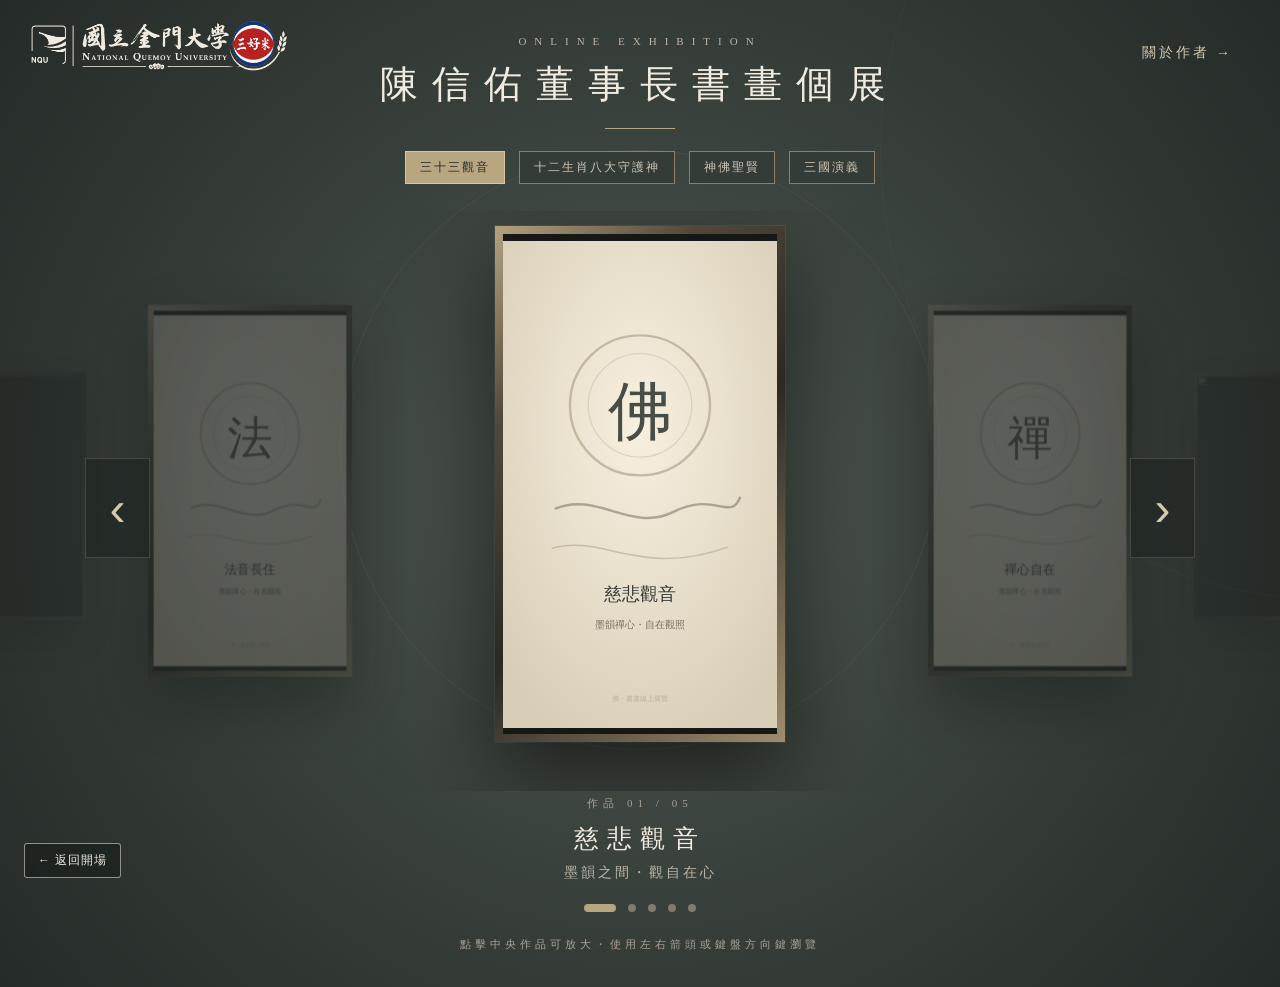
==== commit 059e3f7a: "abc" ====
--- a/exhibition.html
+++ b/exhibition.html
@@ -5,7 +5,7 @@
 <meta name="viewport" content="width=device-width, initial-scale=1.0">
 <meta name="robots" content="noimageindex,nosnippet">
 <meta name="referrer" content="same-origin">
-<title>孝行慈心化觀音｜線上書畫個展</title>
+<title>孝行慈心化觀音｜陳信佑書畫個展</title>
 <link rel="stylesheet" href="css/style.css">
 
 <style>
@@ -879,6 +879,53 @@
 }
 </style>
 
+
+<style>
+/* 手機版：點進去的放大圖稍微縮小，其他不動 */
+@media (max-width: 600px){
+  .lightbox-image{
+    max-width:82vw !important;
+    max-height:69vh !important;
+    width:auto !important;
+    height:auto !important;
+  }
+
+  /* 保留原本下方作品標題空間 */
+  .lightbox-zoom-stage{
+    margin-bottom:18px !important;
+  }
+}
+</style>
+
+
+<style>
+/* 桌機版：放大圖頁面的作品資訊文字整體放大；手機版不動 */
+@media (min-width: 601px){
+  .lightbox-info,
+  #lightboxInfo{
+    font-size:17px !important;
+    line-height:1.7 !important;
+  }
+
+  .lightbox-info *,
+  #lightboxInfo *{
+    font-size:inherit !important;
+  }
+
+  .lightbox-info .lightbox-info-label,
+  #lightboxInfo .lightbox-info-label{
+    font-size:16px !important;
+    line-height:1.55 !important;
+  }
+
+  .lightbox-info .lightbox-info-value,
+  #lightboxInfo .lightbox-info-value{
+    font-size:17px !important;
+    line-height:1.65 !important;
+  }
+}
+</style>
+
 </head>
 <body>
 
@@ -899,7 +946,7 @@
 <button class="author-link" id="authorOpen">關於作者 →</button>
 <header class="header">
   <div class="header-small">ONLINE EXHIBITION</div>
-  <h1>孝行慈心化觀音・書畫展</h1>
+  <h1>陳信佑董事長書畫個展</h1>
   <div class="header-line"></div>
   <div class="exhibition-tags" id="exhibitionTags">
     <button type="button" class="exhibition-tag active" data-index="0">三十三觀音</button>
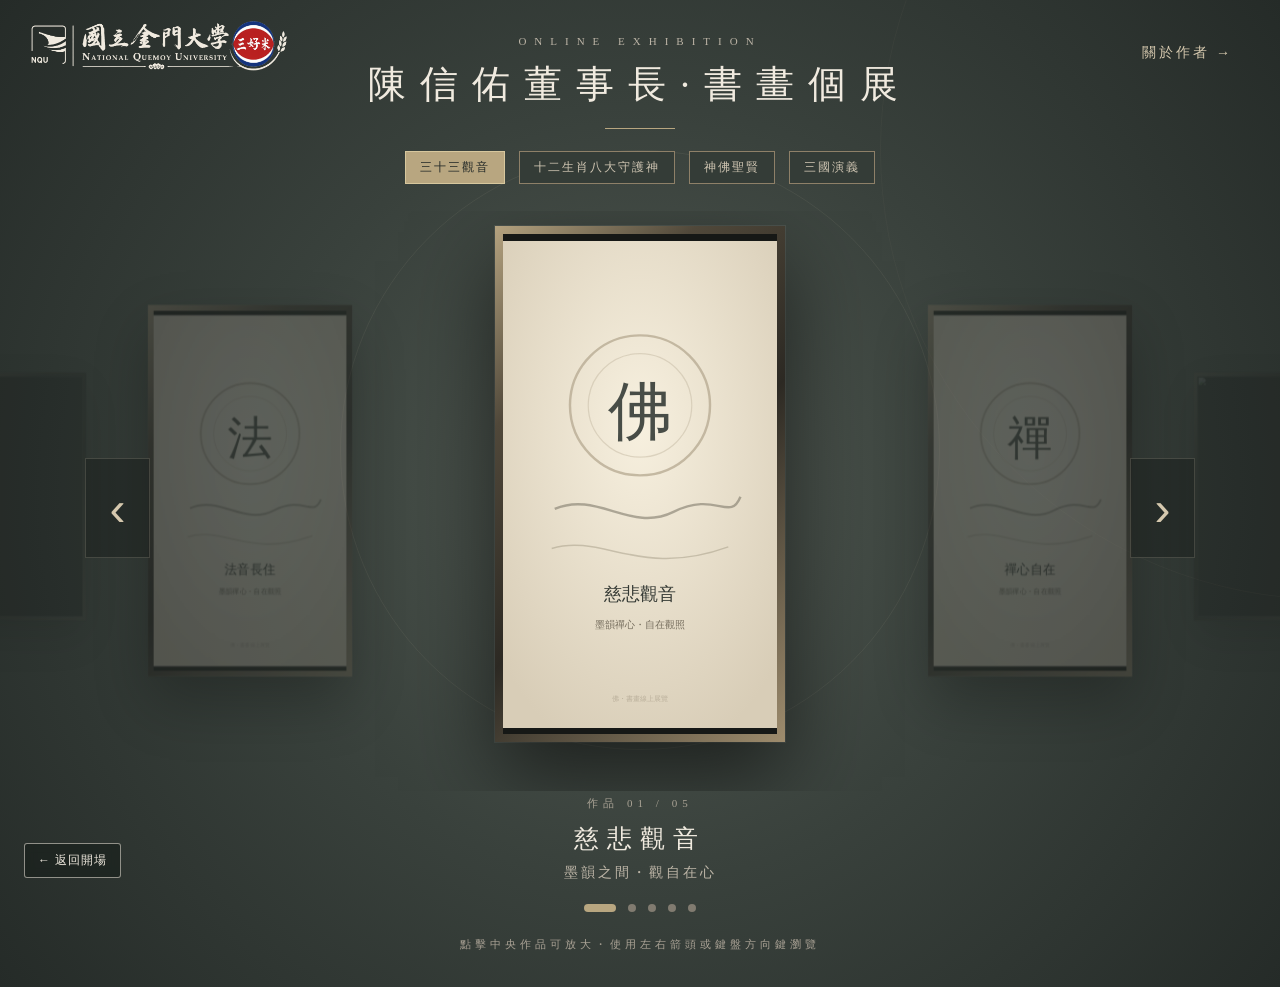
==== commit 0488c718: "abc" ====
--- a/exhibition.html
+++ b/exhibition.html
@@ -946,7 +946,7 @@
 <button class="author-link" id="authorOpen">關於作者 →</button>
 <header class="header">
   <div class="header-small">ONLINE EXHIBITION</div>
-  <h1>陳信佑董事長書畫個展</h1>
+  <h1>陳信佑董事長·書畫個展</h1>
   <div class="header-line"></div>
   <div class="exhibition-tags" id="exhibitionTags">
     <button type="button" class="exhibition-tag active" data-index="0">三十三觀音</button>
